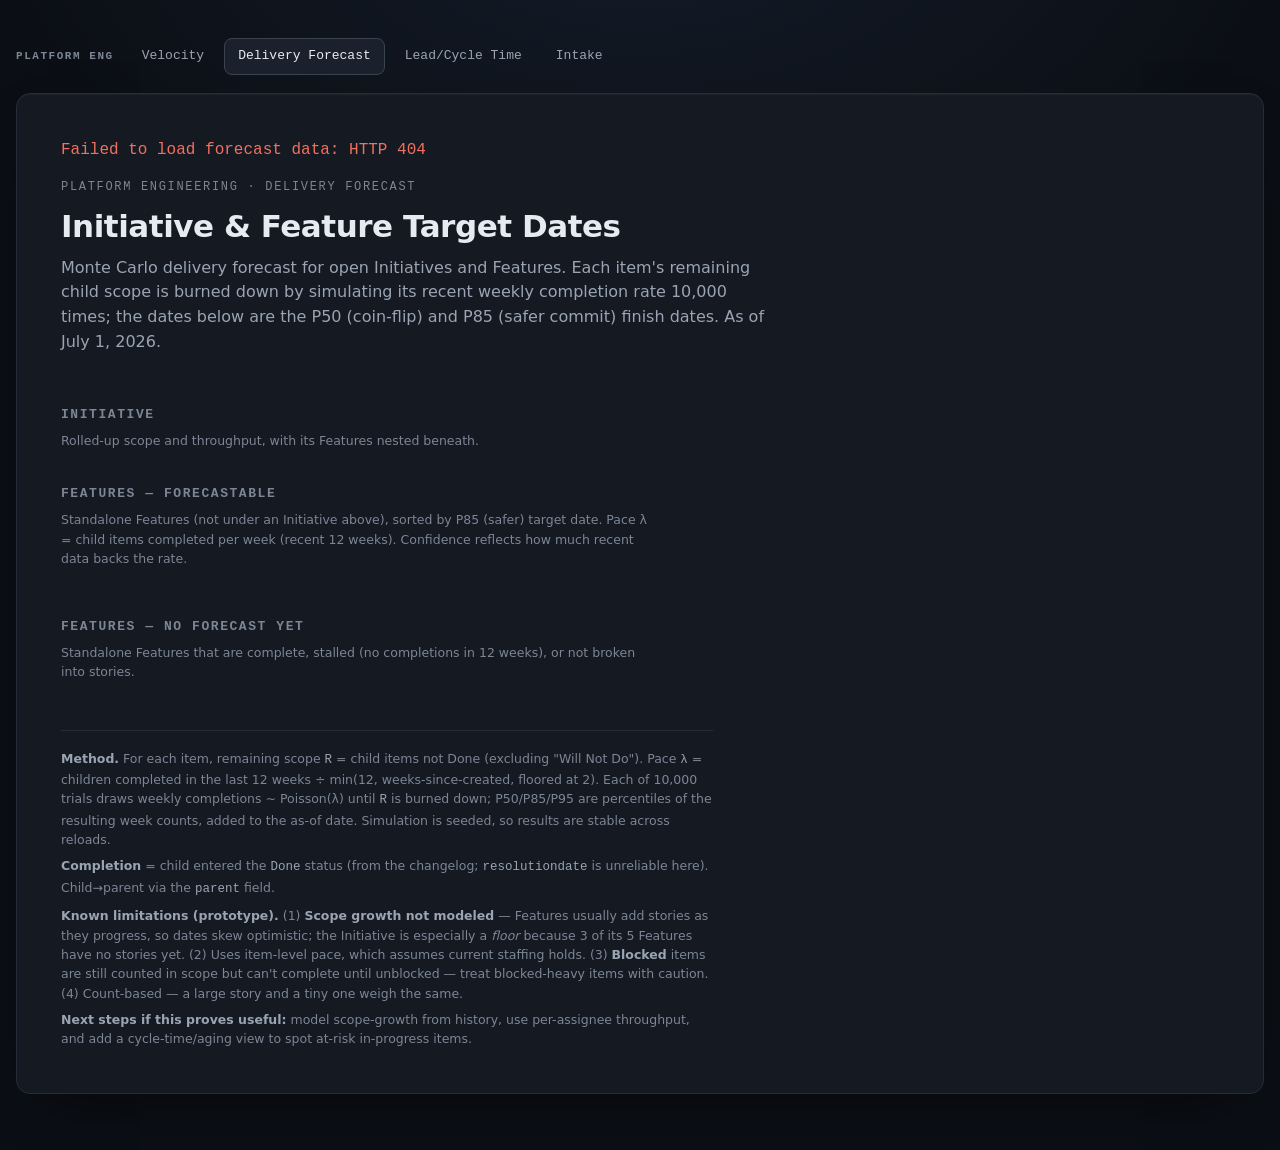
==== darkstar/dashboards/delivery-forecast.html @ e7e30f8f "feat: add darkstar v2 PE Jira dashboards (FastAPI + DuckDB + GitLab SME enrichment) Self-contained F" ====
<!doctype html>
<html lang="en">
<head>
<meta charset="utf-8">
<meta name="viewport" content="width=device-width, initial-scale=1">
<title>Platform Engineering — Delivery Forecast</title>
<style>
  :root{
    --bg:#0b0e14; --panel:#1a212c; --card:#141922; --ink:#e7eaf0; --ink2:#9aa4b3; --muted:#7c8695;
    --line:#252d3a; --line2:#39434f; --grid:rgba(255,255,255,.055);
    --blue:#5b9dff; --good:#41c98a; --warn:#e8c24a; --bad:#f2705f; --hold:#c084ef;
    --sans: system-ui,-apple-system,"Segoe UI",Roboto,Helvetica,Arial,sans-serif;
    --mono: ui-monospace,"SF Mono",Menlo,Consolas,"Liberation Mono",monospace;
  }
  *{box-sizing:border-box}
  html,body{margin:0}
  body{
    background:radial-gradient(1100px 620px at 50% -8%, #141c29 0%, var(--bg) 62%);
    color:var(--ink); font-family:var(--sans); line-height:1.55;
    -webkit-font-smoothing:antialiased; padding:clamp(16px,3vw,40px) 16px 56px; min-height:100vh;
  }
  /* nav (shared across pages) */
  .nav{max-width:none; margin:0 auto 18px; display:flex; gap:6px; align-items:center; flex-wrap:wrap}
  .nav .brand{font-family:var(--mono); font-weight:700; color:var(--muted); text-transform:uppercase; letter-spacing:.14em; font-size:11px; margin-right:8px}
  .nav a{font-family:var(--mono); font-size:13px; color:var(--ink2); text-decoration:none; padding:7px 13px; border-radius:8px; border:1px solid transparent}
  .nav a:hover{color:var(--ink); border-color:var(--line2)}
  .nav a.active{color:var(--ink); background:var(--panel); border-color:var(--line2)}

  .card{
    background:var(--card); max-width:none; margin:0 auto; border:1px solid var(--line);
    border-radius:14px; box-shadow:0 1px 0 rgba(255,255,255,.04) inset,0 24px 60px -32px rgba(0,0,0,.75);
    padding:clamp(22px,4vw,44px);
  }
  .eyebrow{font-family:var(--mono); font-size:12px; letter-spacing:.14em; text-transform:uppercase; color:var(--muted); margin:0 0 12px}
  h1{font-size:clamp(24px,3.4vw,31px); line-height:1.12; font-weight:640; letter-spacing:-.015em; margin:0 0 12px; text-wrap:balance}
  .dek{color:var(--ink2); font-size:16px; margin:0 0 4px; max-width:70ch}
  .summary{margin-top:16px; display:flex; flex-wrap:wrap; gap:10px}
  .stat{border:1px solid var(--line); border-radius:10px; padding:10px 14px; background:var(--panel)}
  .stat b{font-family:var(--mono); font-size:20px; font-weight:600; display:block}
  .stat span{font-size:12px; color:var(--muted)}

  h2{font-size:13px; font-family:var(--mono); text-transform:uppercase; letter-spacing:.12em; color:var(--muted); font-weight:600; margin:34px 0 6px}
  .h2sub{color:var(--muted); font-size:12.5px; margin:0 0 14px; max-width:74ch}

  /* initiative card */
  .init{border:1px solid var(--line2); border-radius:12px; padding:20px; background:linear-gradient(180deg, rgba(91,157,255,.06), transparent 60%)}
  .init .top{display:flex; flex-wrap:wrap; align-items:baseline; gap:8px 12px}
  .init .name{font-size:18px; font-weight:640}
  .k{font-family:var(--mono); font-size:12.5px; color:var(--muted); text-decoration:none}
  .k:hover{color:var(--ink)}
  .init .grid{display:grid; grid-template-columns:repeat(auto-fit,minmax(150px,1fr)); gap:14px; margin-top:16px}
  .metric .lbl{font-size:11px; font-family:var(--mono); text-transform:uppercase; letter-spacing:.08em; color:var(--muted)}
  .metric .v{font-family:var(--mono); font-size:22px; font-weight:600; margin-top:2px}
  .metric .v small{font-size:13px; color:var(--muted); font-weight:400}
  .caveat{margin-top:16px; font-size:13px; color:var(--warn); background:rgba(232,194,74,.08); border:1px solid rgba(232,194,74,.25); border-radius:9px; padding:10px 13px}
  .cardlist{display:flex; flex-direction:column; gap:14px}
  .init .top .conf{margin-left:auto}
  .rnote{margin-top:14px; font-size:13px; border-radius:9px; padding:9px 12px; border:1px solid}
  .rnote.done{color:var(--good); background:rgba(65,201,138,.08); border-color:rgba(65,201,138,.28)}
  .rnote.stall{color:var(--bad); background:rgba(242,112,95,.08); border-color:rgba(242,112,95,.28)}
  .rnote.unbroken{color:var(--muted); background:rgba(124,134,149,.06); border-color:var(--line2)}
  .children-lbl{background:none; border:0; cursor:pointer; font-family:var(--mono); font-size:11px; text-transform:uppercase; letter-spacing:.08em; color:var(--muted); margin:16px 0 8px 22px; padding:4px 0; display:inline-flex; align-items:center; gap:7px}
  .children-lbl:hover{color:var(--ink)}
  .children-lbl .caret{display:inline-block; width:9px; text-align:center}
  .children{margin:0 0 4px 22px; padding-left:18px; border-left:2px solid var(--line2); display:flex; flex-direction:column; gap:12px}
  .children.collapsed{display:none}
  .stories-lbl{background:none; border:0; cursor:pointer; font-family:var(--mono); font-size:11px; letter-spacing:.04em; color:var(--muted); margin:12px 0 2px; padding:4px 0; display:inline-flex; align-items:center; gap:7px}
  .stories-lbl:hover{color:var(--ink)}
  .stories{margin-top:4px; border-top:1px solid var(--line)}
  .stories.collapsed{display:none}
  .stbl-wrap{overflow-x:auto; margin-top:6px}
  .stbl{border-collapse:collapse; width:100%; font-size:12.5px; min-width:660px}
  .stbl th,.stbl td{text-align:left; padding:6px 10px; border-bottom:1px solid var(--line); white-space:nowrap; vertical-align:middle; font-variant-numeric:tabular-nums}
  .stbl tr:last-child td{border-bottom:0}
  .stbl thead th{font-family:var(--mono); font-size:10.5px; text-transform:uppercase; letter-spacing:.05em; color:var(--muted); font-weight:600; border-bottom:1px solid var(--line2)}
  .stbl .keycell{display:inline-flex; align-items:center; gap:8px}
  .stbl .c-sum{white-space:normal; color:var(--ink2); min-width:220px; max-width:460px}
  .sdot{width:8px; height:8px; border-radius:50%; flex:0 0 auto; display:inline-block}
  .skey{font-family:var(--mono); font-size:11.5px; color:var(--muted); text-decoration:none}
  .skey:hover{color:var(--ink)}
  .nodata{color:var(--muted); opacity:.55; font-style:italic}
  .delta{padding:1px 8px; border-radius:999px; font-weight:600}
  .delta.late{color:var(--bad); border:1px solid rgba(242,112,95,.4)}
  .delta.early{color:var(--good); border:1px solid rgba(65,201,138,.4)}
  .delta.ontime{color:var(--muted); border:1px solid var(--line2)}
  .age-warn{color:var(--warn)} .age-bad{color:var(--bad)}

  .tbl-wrap{width:100%; overflow-x:auto}
  table{border-collapse:collapse; width:100%; font-size:13.5px; min-width:720px}
  caption{caption-side:bottom; text-align:left; color:var(--muted); font-size:12px; margin-top:10px; font-family:var(--mono)}
  th,td{padding:9px 11px; text-align:right; font-variant-numeric:tabular-nums; vertical-align:middle}
  th:first-child,td:first-child{text-align:left}
  thead th{font-family:var(--mono); font-size:11px; letter-spacing:.04em; text-transform:uppercase; color:var(--muted); font-weight:600; border-bottom:1px solid var(--line2)}
  tbody td{border-bottom:1px solid var(--line)}
  .feat{display:flex; flex-direction:column; gap:2px}
  .feat .fn{font-weight:560; color:var(--ink)}
  .feat .fk{font-family:var(--mono); font-size:11.5px; color:var(--muted)}
  .num{font-family:var(--mono)}
  .date{font-family:var(--mono); font-weight:600}
  .p85{color:var(--ink)} .p50{color:var(--ink2)}
  /* progress bar */
  .bar{position:relative; width:96px; height:8px; border-radius:5px; background:var(--line2); overflow:hidden; display:inline-block; vertical-align:middle}
  .bar > i{position:absolute; left:0; top:0; bottom:0; background:var(--good); border-radius:5px}
  .barlbl{font-family:var(--mono); font-size:11px; color:var(--muted); margin-left:7px}
  /* status chips */
  .chips{display:inline-flex; gap:4px; flex-wrap:wrap; justify-content:flex-end}
  .chip{font-family:var(--mono); font-size:11px; padding:2px 7px; border-radius:999px; border:1px solid var(--line2); color:var(--ink2)}
  .chip.todo{border-color:rgba(124,134,149,.5)}
  .chip.prog{border-color:rgba(91,157,255,.5); color:#a9c8ff}
  .chip.blk{border-color:rgba(242,112,95,.55); color:#ffab9e}
  .chip.hold{border-color:rgba(192,132,239,.5); color:#dcbcf5}
  .conf{font-family:var(--mono); font-size:10.5px; text-transform:uppercase; letter-spacing:.05em; padding:2px 7px; border-radius:999px}
  .conf.higher{color:var(--good); border:1px solid rgba(65,201,138,.4)}
  .conf.medium{color:var(--warn); border:1px solid rgba(232,194,74,.4)}
  .conf.low{color:var(--muted); border:1px solid var(--line2)}
  .reason{color:var(--muted)}
  .tag{font-family:var(--mono); font-size:11px; padding:2px 8px; border-radius:999px; border:1px solid var(--line2); color:var(--ink2)}
  .tag.done{color:var(--good); border-color:rgba(65,201,138,.4)}
  .tag.stall{color:var(--bad); border-color:rgba(242,112,95,.4)}
  .tag.unbroken{color:var(--muted)}

  .foot{margin-top:34px; padding-top:18px; border-top:1px solid var(--line); font-size:12.5px; color:var(--muted); display:grid; gap:7px; max-width:82ch}
  .foot b{color:var(--ink2); font-weight:600}
  .foot code{font-family:var(--mono); color:var(--ink2)}
</style>
</head>
<body>
<nav class="nav">
  <span class="brand">Platform Eng</span>
  <a href="velocity">Velocity</a>
  <a href="delivery-forecast" class="active">Delivery Forecast</a>
  <a href="lead-time">Lead/Cycle Time</a>
  <a href="intake">Intake</a>
</nav>

<main class="card">
  <p class="eyebrow">Platform Engineering · Delivery Forecast</p>
  <h1>Initiative &amp; Feature Target Dates</h1>
  <p class="dek">Monte Carlo delivery forecast for open Initiatives and Features. Each item's remaining child scope is burned down by simulating its recent weekly completion rate 10,000 times; the dates below are the P50 (coin-flip) and P85 (safer commit) finish dates. As of July 1, 2026.</p>
  <div class="summary" id="summary"></div>

  <h2>Initiative</h2>
  <p class="h2sub">Rolled-up scope and throughput, with its Features nested beneath.</p>
  <div id="initiatives"></div>

  <h2>Features — forecastable</h2>
  <p class="h2sub">Standalone Features (not under an Initiative above), sorted by P85 (safer) target date. Pace λ = child items completed per week (recent 12 weeks). Confidence reflects how much recent data backs the rate.</p>
  <div id="featList" class="cardlist"></div>

  <h2>Features — no forecast yet</h2>
  <p class="h2sub">Standalone Features that are complete, stalled (no completions in 12 weeks), or not broken into stories.</p>
  <div id="noFcList" class="cardlist"></div>

  <div class="foot">
    <div><b>Method.</b> For each item, remaining scope <code>R</code> = child items not Done (excluding "Will Not Do"). Pace <code>λ</code> = children completed in the last 12 weeks ÷ min(12, weeks-since-created, floored at 2). Each of 10,000 trials draws weekly completions ~ Poisson(λ) until <code>R</code> is burned down; P50/P85/P95 are percentiles of the resulting week counts, added to the as-of date. Simulation is seeded, so results are stable across reloads.</div>
    <div><b>Completion</b> = child entered the <code>Done</code> status (from the changelog; <code>resolutiondate</code> is unreliable here). Child→parent via the <code>parent</code> field.</div>
    <div><b>Known limitations (prototype).</b> (1) <b>Scope growth not modeled</b> — Features usually add stories as they progress, so dates skew optimistic; the Initiative is especially a <i>floor</i> because 3 of its 5 Features have no stories yet. (2) Uses item-level pace, which assumes current staffing holds. (3) <b>Blocked</b> items are still counted in scope but can't complete until unblocked — treat blocked-heavy items with caution. (4) Count-based — a large story and a tiny one weigh the same.</div>
    <div><b>Next steps if this proves useful:</b> model scope-growth from history, use per-assignee throughput, and add a cycle-time/aging view to spot at-risk in-progress items.</div>
  </div>
</main>

<script>
const ASOF = new Date();
const WINDOW = 12, TRIALS = 10000, CAPWEEKS = 260;

/* type: 'initiative' | 'feature'; done/remaining exclude "Will Not Do"; recent = children Done in last 12 wks */
let ITEMS = [];
const BASE = "https://entercomdigitalservices.atlassian.net/browse/";

/* ---------- Monte Carlo ---------- */
function mulberry32(a){return function(){a|=0;a=a+0x6D2B79F5|0;let t=Math.imul(a^a>>>15,1|a);t=t+Math.imul(t^t>>>7,61|t)^t;return((t^t>>>14)>>>0)/4294967296;};}
function poisson(l,rng){ if(l<=0) return 0; const L=Math.exp(-l); let k=0,p=1; do{k++;p*=rng();}while(p>L); return k-1; }
function ageWeeks(iso){ return Math.max(0,(ASOF-new Date(iso))/(7*864e5)); }
function lambdaOf(it){ const eff=Math.min(WINDOW, Math.max(2, ageWeeks(it.created))); return it.recent/eff; }
function scope(it){ return it.done+it.remaining; }
function classify(it){
  if(it.unbroken || scope(it)===0) return "unbroken";
  if(it.remaining===0) return "complete";
  if(it.recent===0) return "stalled";
  return "forecast";
}
function simulate(R, lam){
  const rng=mulberry32(0x9E3779B9); const weeks=new Array(TRIALS);
  for(let i=0;i<TRIALS;i++){ let rem=R,w=0; while(rem>0 && w<CAPWEEKS){ rem-=poisson(lam,rng); w++; } weeks[i]=w; }
  weeks.sort((a,b)=>a-b);
  const q=p=>weeks[Math.min(TRIALS-1,Math.floor(p*TRIALS))];
  return {p50:q(.5), p85:q(.85), p95:q(.95)};
}
function addWeeks(w){ const d=new Date(ASOF); d.setDate(d.getDate()+Math.round(w*7)); return d; }
function fmtDate(d){ return d.toLocaleDateString('en-US',{month:'short',day:'numeric',year:'numeric'}); }
function confOf(it){ const a=ageWeeks(it.created); if(it.recent>=8 && a>=4) return "higher"; if(it.recent>=4) return "medium"; return "low"; }
function esc(s){ return String(s).replace(/[&<>]/g,c=>({"&":"&amp;","<":"&lt;",">":"&gt;"}[c])); }

function progressBar(it){ const sc=scope(it), pct= sc? Math.round(it.done/sc*100):0;
  return `<span class="bar"><i style="width:${pct}%"></i></span><span class="barlbl">${it.done}/${sc}</span>`; }
function chips(it){ let h='<span class="chips">';
  if(it.todo) h+=`<span class="chip todo">${it.todo} To Do</span>`;
  if(it.prog) h+=`<span class="chip prog">${it.prog} In Prog</span>`;
  if(it.blk)  h+=`<span class="chip blk">${it.blk} Blocked</span>`;
  if(it.hold) h+=`<span class="chip hold">${it.hold} On Hold</span>`;
  return h+'</span>'; }

/* ---------- render ---------- */
function renderSummary(){
  const feats=ITEMS.filter(i=>i.type==="feature");
  const fc=feats.filter(i=>classify(i)==="forecast").length;
  const el=document.getElementById("summary");
  el.innerHTML =
    `<div class="stat"><b>1</b><span>open Initiative</span></div>`+
    `<div class="stat"><b>${feats.filter(i=>i.status!=="Done").length}</b><span>open Features</span></div>`+
    `<div class="stat"><b>${fc}</b><span>forecastable now</span></div>`+
    `<div class="stat"><b>${feats.filter(i=>classify(i)==="unbroken").length}</b><span>not broken down</span></div>`+
    `<div class="stat"><b>${feats.filter(i=>classify(i)==="stalled").length}</b><span>stalled (0 in 12 wk)</span></div>`;
}
let INIT_KEYS = new Set();
/* which Feature rolls up to which Initiative/Legend (child Feature key -> parent key) */
let ROLLUP = {};
let CHILDREN = {};
let CYCLE = {};
function parentOf(it){ return ROLLUP[it.key] || null; }
function isNested(it){ const p=parentOf(it); return !!(p && INIT_KEYS.has(p)); }
function simOf(it){ if(!it._sim) it._sim=simulate(it.remaining, lambdaOf(it)); return it._sim; }
function featRank(it){ return classify(it)==="forecast"?0:1; }
function featCompare(a,b){ const r=featRank(a)-featRank(b); if(r) return r;
  if(featRank(a)===0) return simOf(a).p85-simOf(b).p85;
  const o={complete:0,stalled:1,unbroken:2}; return o[classify(a)]-o[classify(b)]; }
const NODATA = `<span class="nodata">No Data</span>`;
function storyRow(s){
  const dot = s.c==="done" ? "var(--good)" : (s.st==="Blocked" ? "var(--bad)" : (s.st==="On Hold" ? "var(--hold)" : (s.c==="indeterminate" ? "var(--blue)" : "var(--muted)")));
  const assignee = s.a ? esc(s.a) : NODATA;
  const target = s.te ? fmtDate(new Date(s.te+"T00:00:00")) : NODATA;
  let age = NODATA;
  if(s.c==="done"){
    const cd=(typeof CYCLE!=="undefined" && CYCLE[s.k]!=null)?CYCLE[s.k]:null;
    if(cd!=null){ const cls=cd>=60?"age-bad":(cd>=30?"age-warn":""); age=`<span class="${cls}">${cd}d</span>`; }
  } else if(s.c==="indeterminate" && s.scd){
    const d=Math.round((ASOF-new Date(s.scd+"T00:00:00"))/864e5);
    const cls=d>=60?"age-bad":(d>=30?"age-warn":"");
    age=`<span class="${cls}">${d}d</span>`;
  }
  let delta = NODATA;
  if(s.c==="done" && s.te && s.scd){
    const diff=Math.round((new Date(s.scd+"T00:00:00")-new Date(s.te+"T00:00:00"))/864e5);
    delta = diff>0 ? `<span class="delta late">${diff}d late</span>`
          : diff<0 ? `<span class="delta early">${-diff}d early</span>`
          : `<span class="delta ontime">on time</span>`;
  }
  return `<tr><td><span class="keycell"><span class="sdot" style="background:${dot}"></span><a class="skey" href="${BASE}${s.k}" target="_blank" rel="noopener">${s.k}</a></span></td><td class="c-sum">${esc(s.s)}</td><td>${esc(s.st)}</td><td>${assignee}</td><td>${target}</td><td>${age}</td><td>${delta}</td></tr>`;
}
function storiesHTML(it){
  const kids=(typeof CHILDREN!=="undefined" && CHILDREN[it.key]) ? CHILDREN[it.key] : [];
  if(!kids.length) return '';
  const head=`<thead><tr><th>Story</th><th>Summary</th><th>Status</th><th>Assignee</th><th>Target end</th><th>In progress (days)</th><th>Δ vs target</th></tr></thead>`;
  const body=`<tbody>${kids.map(storyRow).join('')}</tbody>`;
  return `<button class="stories-lbl" type="button" aria-expanded="false"><span class="caret">▸</span>${kids.length} child ${kids.length===1?"story":"stories"}</button><div class="stories collapsed"><div class="stbl-wrap"><table class="stbl">${head}${body}</table></div></div>`;
}
function featureCardHTML(it){
  const cls=classify(it), sc=scope(it), pct= sc?Math.round(it.done/sc*100):0;
  let h=`<div class="top"><span class="name">${esc(it.name)}</span><a class="k" href="${BASE}${it.key}" target="_blank" rel="noopener">${it.key}</a><span class="tag">${esc(it.status)}</span>`;
  if(cls==="forecast") h+=`<span class="conf ${confOf(it)}">${confOf(it)} confidence</span>`;
  h+=`</div>`;
  if(cls==="forecast"){ const lam=lambdaOf(it), sim=simOf(it);
    h+=`<div class="grid">
        <div class="metric"><div class="lbl">Progress</div><div class="v">${pct}% <small>${it.done}/${sc}</small></div></div>
        <div class="metric"><div class="lbl">Remaining</div><div class="v">${it.remaining}</div></div>
        <div class="metric"><div class="lbl">Pace λ</div><div class="v">${lam.toFixed(1)}<small>/wk</small></div></div>
        <div class="metric"><div class="lbl">P50 target</div><div class="v" style="color:var(--ink2)">${fmtDate(addWeeks(sim.p50))}</div></div>
        <div class="metric"><div class="lbl">P85 target</div><div class="v" style="color:var(--blue)">${fmtDate(addWeeks(sim.p85))}</div></div>
      </div><div style="margin-top:12px">${chips(it)}</div>`;
  } else { const rn={complete:["done", it.status==="Done" ? "Feature delivered — all "+scope(it)+" child items Done" : "Scope complete — awaiting release / close"],stalled:["stall","Stalled — no completions in the last 12 weeks"],unbroken:["unbroken","Not broken into stories yet — no scope to forecast"]}[cls];
    h+=`<div class="grid">
        <div class="metric"><div class="lbl">Progress</div><div class="v">${sc? pct+'%' : '—'} ${sc?`<small>${it.done}/${sc}</small>`:''}</div></div>
        <div class="metric"><div class="lbl">Remaining</div><div class="v">${it.remaining||'—'}</div></div>
      </div>${it.remaining? '<div style="margin-top:12px">'+chips(it)+'</div>':''}<div class="rnote ${rn[0]}">${rn[1]}</div>`;
  }
  return `<div class="init">${h}${storiesHTML(it)}</div>`;
}
function renderInitiatives(){
  document.getElementById("initiatives").innerHTML = ITEMS.filter(i=>i.type==="initiative").map(it=>{
    const lam=lambdaOf(it), sim=simOf(it), sc=scope(it), pct=Math.round(it.done/sc*100);
    const card=`<div class="init">
      <div class="top"><span class="name">${esc(it.name)}</span><a class="k" href="${BASE}${it.key}" target="_blank" rel="noopener">${it.key}</a><span class="tag">${esc(it.status)}</span></div>
      <div class="grid">
        <div class="metric"><div class="lbl">Progress</div><div class="v">${pct}% <small>${it.done}/${sc}</small></div></div>
        <div class="metric"><div class="lbl">Remaining</div><div class="v">${it.remaining}</div></div>
        <div class="metric"><div class="lbl">Pace λ</div><div class="v">${lam.toFixed(1)}<small>/wk</small></div></div>
        <div class="metric"><div class="lbl">P50 target</div><div class="v" style="color:var(--ink2)">${fmtDate(addWeeks(sim.p50))}</div></div>
        <div class="metric"><div class="lbl">P85 target</div><div class="v" style="color:var(--blue)">${fmtDate(addWeeks(sim.p85))}</div></div>
      </div>
      <div style="margin-top:12px">${chips(it)}</div>
      <div class="caveat">⚠ ${esc(it.note)}</div>
    </div>`;
    const kids=ITEMS.filter(f=>f.type==="feature" && parentOf(f)===it.key).sort(featCompare);
    const kidsHTML = kids.length ? `<button class="children-lbl" type="button" aria-expanded="true"><span class="caret">▾</span>${kids.length} Features under this Initiative — click to collapse</button><div class="children">${kids.map(featureCardHTML).join('')}</div>` : '';
    return card+kidsHTML;
  }).join('');
}
function renderFeatures(){
  const rows = ITEMS.filter(i=>i.type==="feature" && !isNested(i) && classify(i)==="forecast").sort((a,b)=>simOf(a).p85-simOf(b).p85);
  document.getElementById("featList").innerHTML = rows.map(featureCardHTML).join('');
}
function renderNoForecast(){
  const o={complete:0,stalled:1,unbroken:2};
  const rows = ITEMS.filter(i=>i.type==="feature" && !isNested(i) && classify(i)!=="forecast").sort((a,b)=>o[classify(a)]-o[classify(b)]);
  document.getElementById("noFcList").innerHTML = rows.map(featureCardHTML).join('');
}
async function init(){
  try{
    const res = await fetch("api/delivery-forecast");
    if(!res.ok) throw new Error("HTTP "+res.status);
    const data = await res.json();
    ITEMS = data.items; ROLLUP = data.rollup; CHILDREN = data.children; CYCLE = data.cycle;
    INIT_KEYS = new Set(ITEMS.filter(i=>i.type==="initiative").map(i=>i.key));
    renderSummary(); renderInitiatives(); renderFeatures(); renderNoForecast();
  }catch(e){
    document.querySelector("main.card").insertAdjacentHTML("afterbegin",
      `<div style="color:#f2705f;font-family:var(--mono);margin-bottom:16px">Failed to load forecast data: ${esc(e.message)}</div>`);
  }
}
init();
document.addEventListener("click", e=>{
  const b=e.target.closest(".children-lbl, .stories-lbl"); if(!b) return;
  const collapsed=b.nextElementSibling.classList.toggle("collapsed");
  b.querySelector(".caret").textContent = collapsed ? "▸" : "▾";
  b.setAttribute("aria-expanded", String(!collapsed));
});
</script>
</body>
</html>
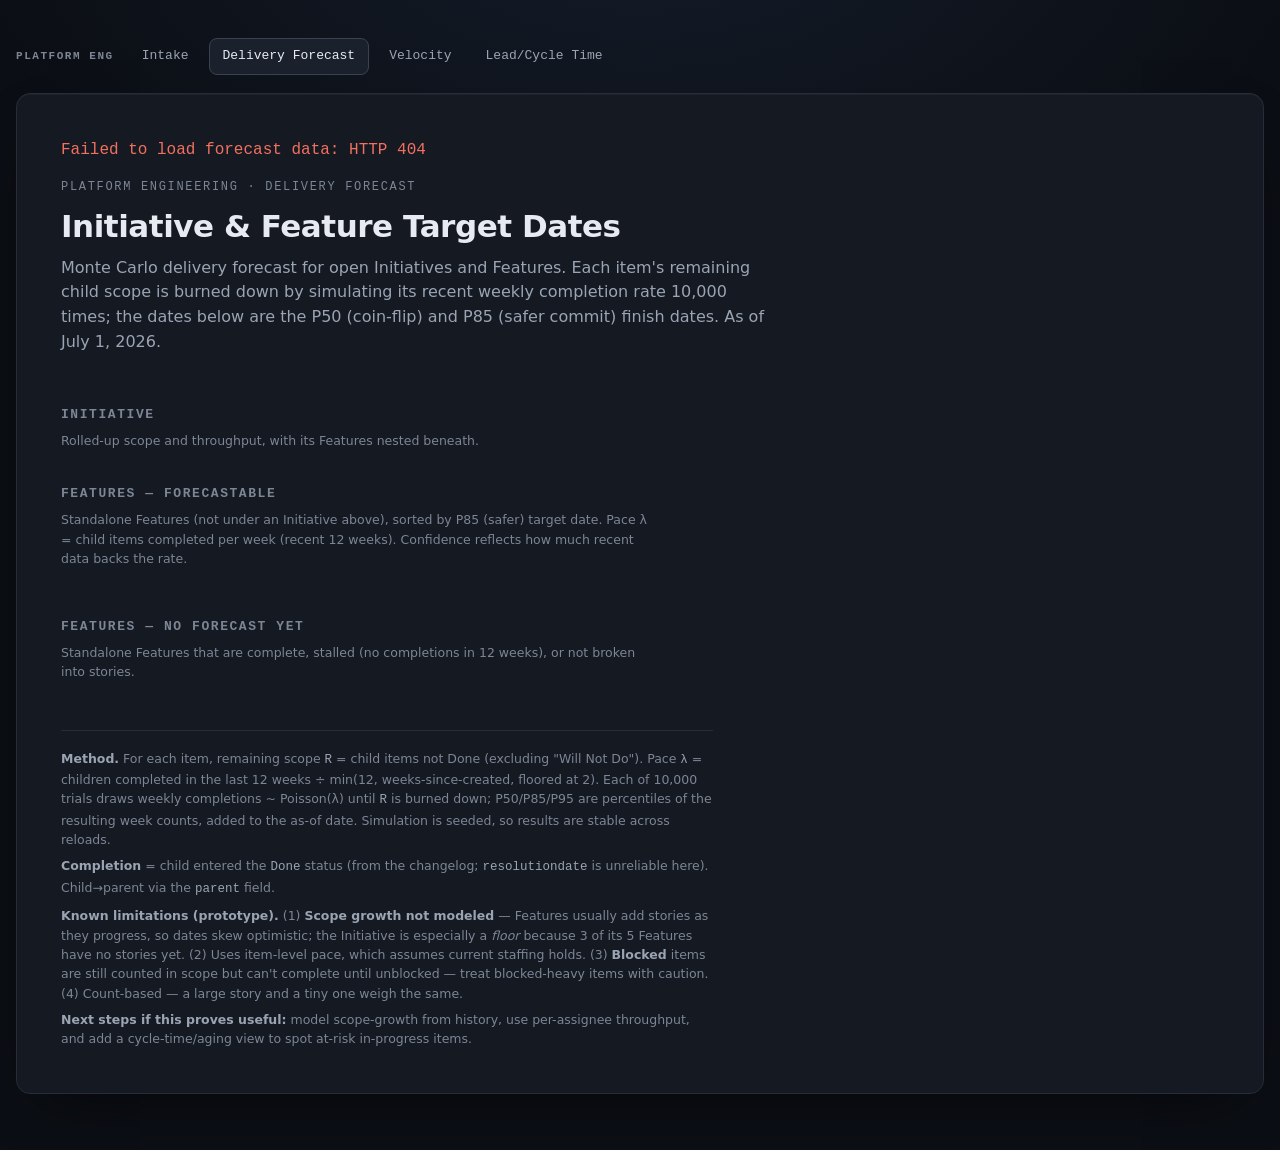
==== commit 950590cd: "feat(darkstar): current-month velocity forecast + dashboard nav/default route Forecast (velocity pag" ====
--- a/darkstar/dashboards/delivery-forecast.html
+++ b/darkstar/dashboards/delivery-forecast.html
@@ -127,10 +127,10 @@
 <body>
 <nav class="nav">
   <span class="brand">Platform Eng</span>
+  <a href="intake">Intake</a>
+  <a href="delivery-forecast" class="active">Delivery Forecast</a>
   <a href="velocity">Velocity</a>
-  <a href="delivery-forecast" class="active">Delivery Forecast</a>
   <a href="lead-time">Lead/Cycle Time</a>
-  <a href="intake">Intake</a>
 </nav>
 
 <main class="card">
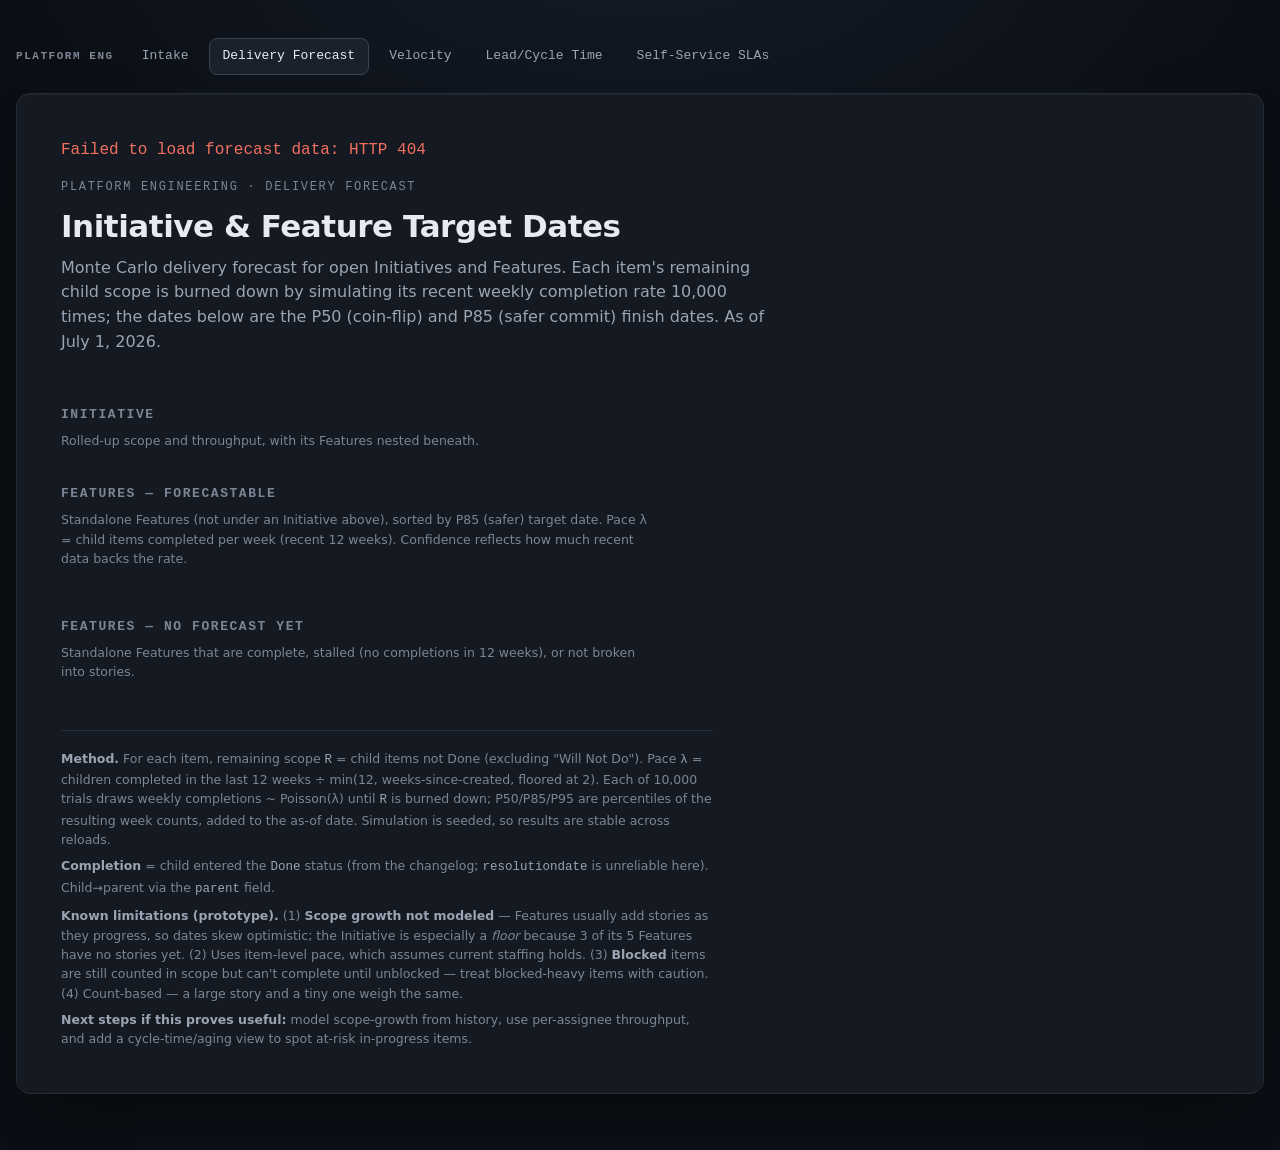
==== commit a6e24fe1: "feat(darkstar): cross-link SLA dashboard in nav + smoke test (DEVOPS-9580) Co-Authored-By: Claude Op" ====
--- a/darkstar/dashboards/delivery-forecast.html
+++ b/darkstar/dashboards/delivery-forecast.html
@@ -131,6 +131,7 @@
   <a href="delivery-forecast" class="active">Delivery Forecast</a>
   <a href="velocity">Velocity</a>
   <a href="lead-time">Lead/Cycle Time</a>
+  <a href="slas">Self-Service SLAs</a>
 </nav>
 
 <main class="card">
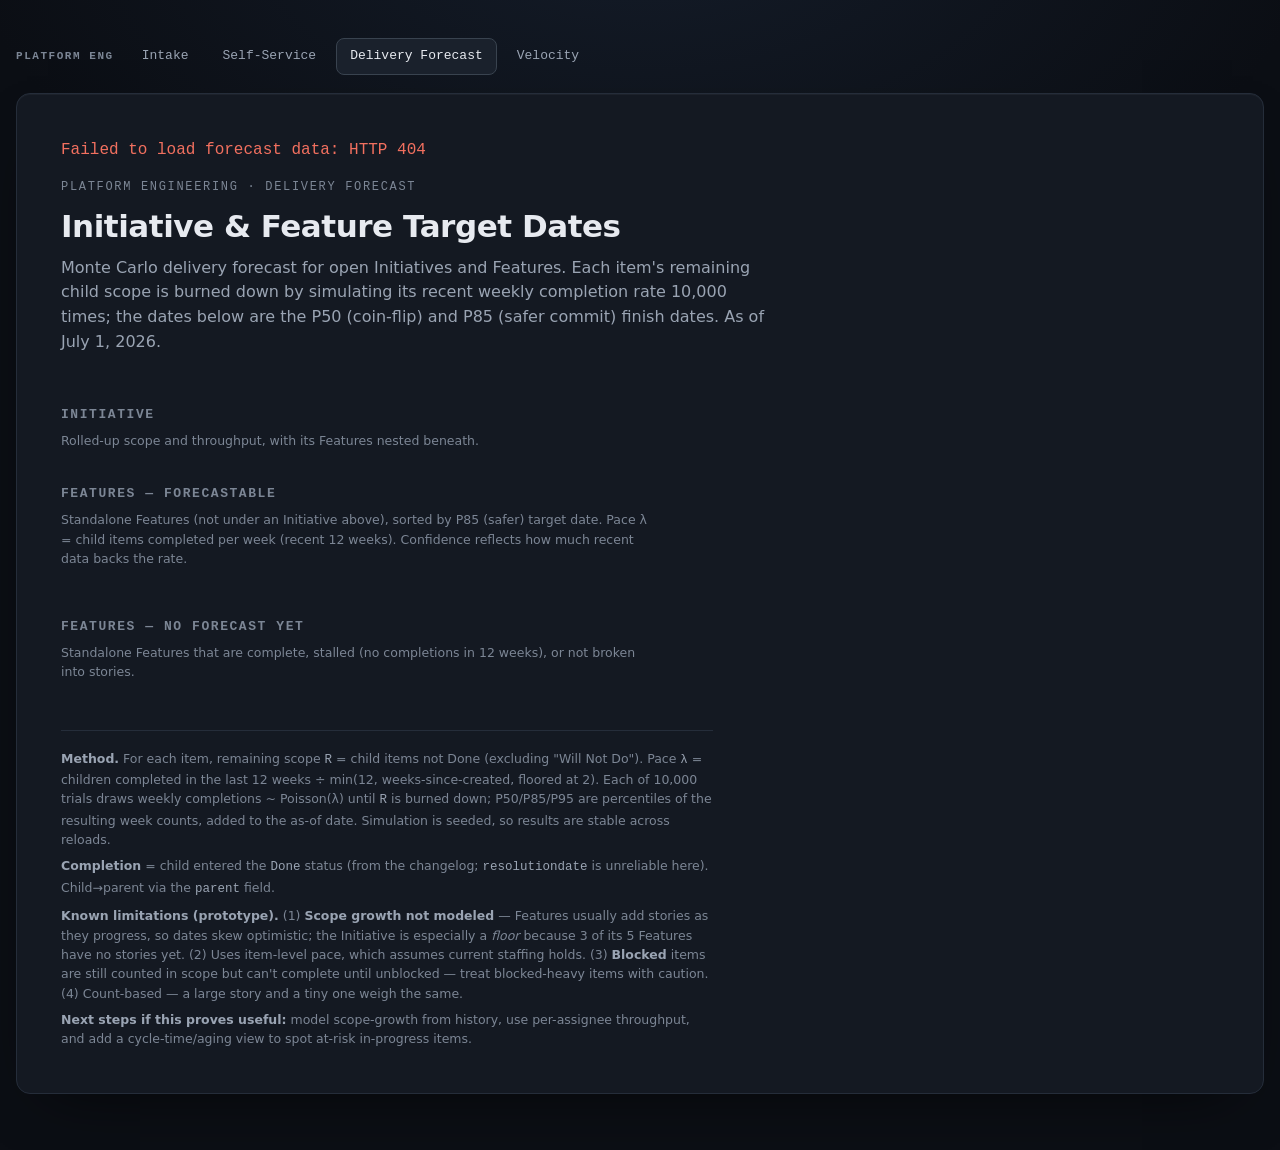
==== commit a5cfde2c: "feat(darkstar): reorder the nav, hide lead/cycle time, drop the SLA table Two requests that landed o" ====
--- a/darkstar/dashboards/delivery-forecast.html
+++ b/darkstar/dashboards/delivery-forecast.html
@@ -128,10 +128,9 @@
 <nav class="nav">
   <span class="brand">Platform Eng</span>
   <a href="intake">Intake</a>
+  <a href="slas">Self-Service</a>
   <a href="delivery-forecast" class="active">Delivery Forecast</a>
   <a href="velocity">Velocity</a>
-  <a href="lead-time">Lead/Cycle Time</a>
-  <a href="slas">Self-Service SLAs</a>
 </nav>
 
 <main class="card">
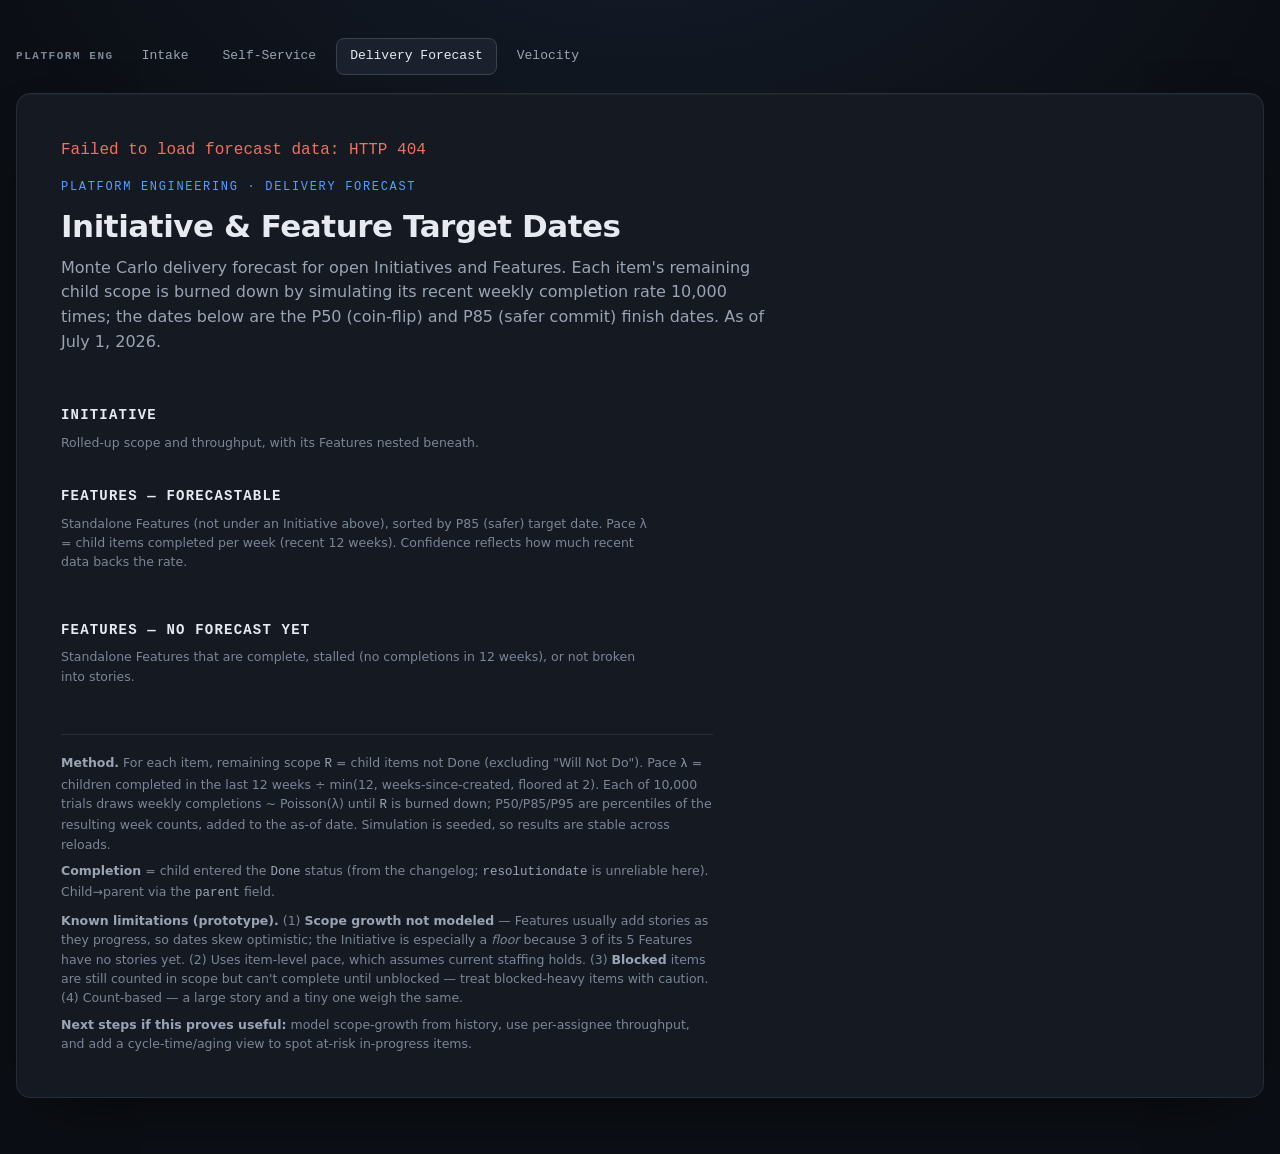
==== commit 0c6a5254: "style(darkstar): give the dashboards a real visual hierarchy The page read flat for reasons that tur" ====
--- a/darkstar/dashboards/delivery-forecast.html
+++ b/darkstar/dashboards/delivery-forecast.html
@@ -9,6 +9,12 @@
     --bg:#0b0e14; --panel:#1a212c; --card:#141922; --ink:#e7eaf0; --ink2:#9aa4b3; --muted:#7c8695;
     --line:#252d3a; --line2:#39434f; --grid:rgba(255,255,255,.055);
     --blue:#5b9dff; --good:#41c98a; --warn:#e8c24a; --bad:#f2705f; --hold:#c084ef;
+    /* Three surfaces, not one: --head reads as raised (a panel's title bar), --well as recessed (the
+       thing holding a number). Everything used to sit on --panel, so a score card had nothing but a
+       1px border separating it from its own container. */
+    --head:#202836; --well:#151b25;
+    /* Same value as --blue, named for the job: where the eye should land first. */
+    --accent:#5b9dff; --accent-soft:rgba(91,157,255,.13);
     --sans: system-ui,-apple-system,"Segoe UI",Roboto,Helvetica,Arial,sans-serif;
     --mono: ui-monospace,"SF Mono",Menlo,Consolas,"Liberation Mono",monospace;
   }
@@ -31,15 +37,16 @@
     border-radius:14px; box-shadow:0 1px 0 rgba(255,255,255,.04) inset,0 24px 60px -32px rgba(0,0,0,.75);
     padding:clamp(22px,4vw,44px);
   }
-  .eyebrow{font-family:var(--mono); font-size:12px; letter-spacing:.14em; text-transform:uppercase; color:var(--muted); margin:0 0 12px}
+  .eyebrow{font-family:var(--mono); font-size:12px; letter-spacing:.14em; text-transform:uppercase; color:var(--accent); margin:0 0 12px}
   h1{font-size:clamp(24px,3.4vw,31px); line-height:1.12; font-weight:640; letter-spacing:-.015em; margin:0 0 12px; text-wrap:balance}
   .dek{color:var(--ink2); font-size:16px; margin:0 0 4px; max-width:70ch}
   .summary{margin-top:16px; display:flex; flex-wrap:wrap; gap:10px}
-  .stat{border:1px solid var(--line); border-radius:10px; padding:10px 14px; background:var(--panel)}
+  .stat{border:1px solid var(--line); border-radius:10px; padding:10px 14px; background:var(--well);
+        box-shadow:inset 0 1px 0 rgba(255,255,255,.025)}
   .stat b{font-family:var(--mono); font-size:20px; font-weight:600; display:block}
   .stat span{font-size:12px; color:var(--muted)}
 
-  h2{font-size:13px; font-family:var(--mono); text-transform:uppercase; letter-spacing:.12em; color:var(--muted); font-weight:600; margin:34px 0 6px}
+  h2{font-size:14px; font-family:var(--mono); text-transform:uppercase; letter-spacing:.085em; color:var(--ink); font-weight:700; margin:34px 0 6px}
   .h2sub{color:var(--muted); font-size:12.5px; margin:0 0 14px; max-width:74ch}
 
   /* initiative card */
@@ -90,7 +97,10 @@
   caption{caption-side:bottom; text-align:left; color:var(--muted); font-size:12px; margin-top:10px; font-family:var(--mono)}
   th,td{padding:9px 11px; text-align:right; font-variant-numeric:tabular-nums; vertical-align:middle}
   th:first-child,td:first-child{text-align:left}
-  thead th{font-family:var(--mono); font-size:11px; letter-spacing:.04em; text-transform:uppercase; color:var(--muted); font-weight:600; border-bottom:1px solid var(--line2)}
+  thead th{font-family:var(--mono); font-size:10.5px; letter-spacing:.1em; text-transform:uppercase;
+        color:var(--ink2); font-weight:600; border-bottom:1px solid var(--line2); padding-bottom:9px}
+  tbody tr{transition:background .12s}
+  tbody tr:hover td{background:rgba(255,255,255,.03)}
   tbody td{border-bottom:1px solid var(--line)}
   .feat{display:flex; flex-direction:column; gap:2px}
   .feat .fn{font-weight:560; color:var(--ink)}
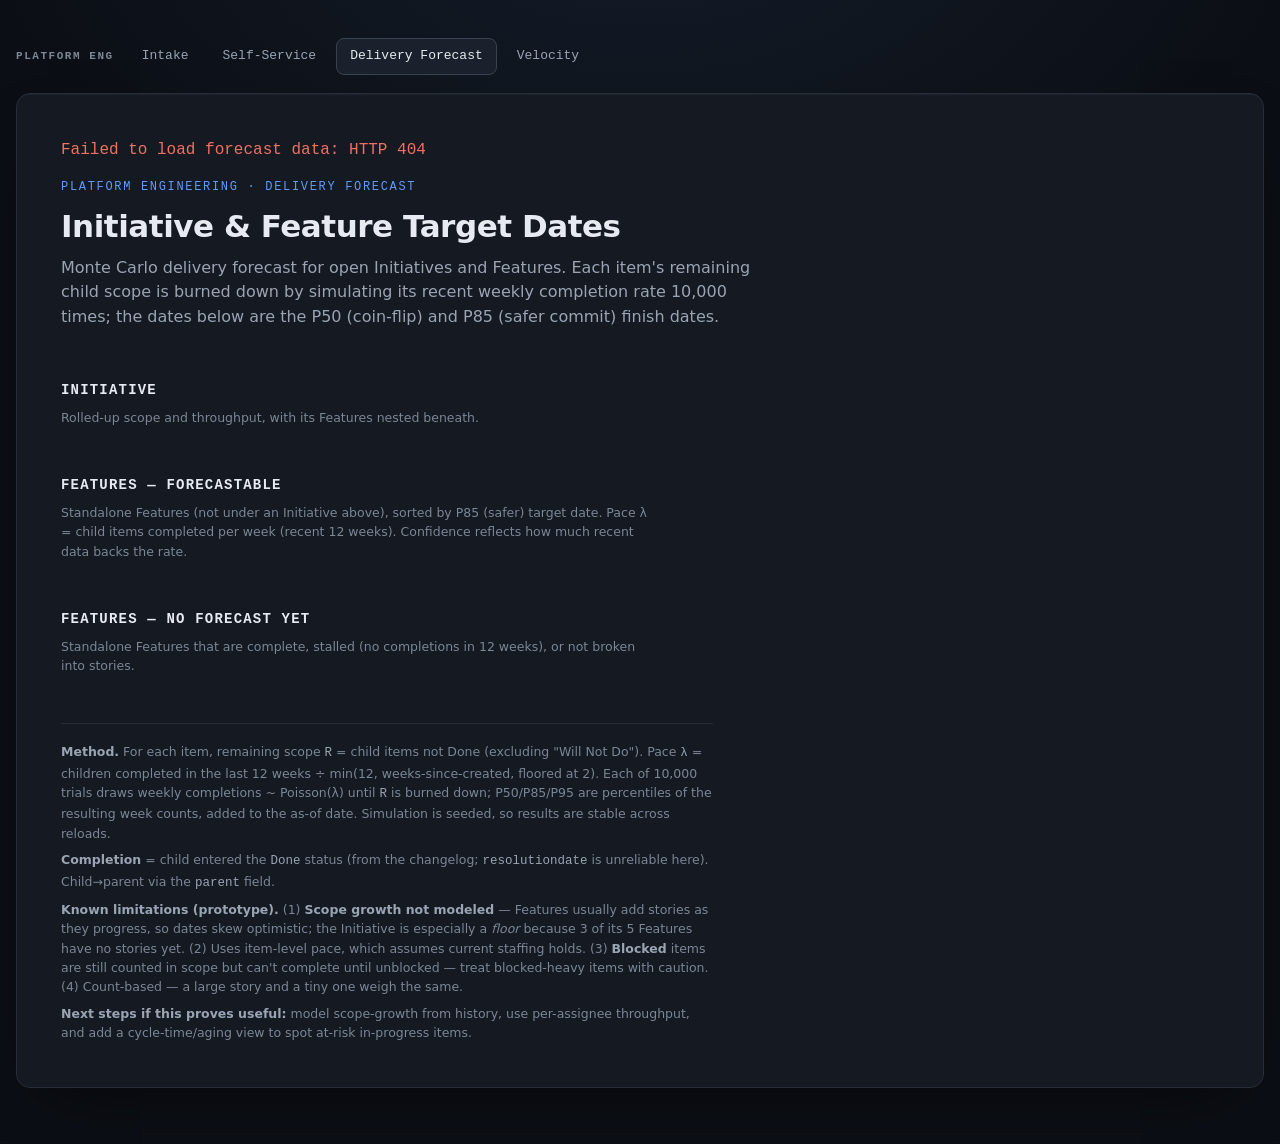
==== commit 4123a291: "feat(darkstar): delivery forecast overlays, size and due date, sortable stories Initiatives and Feat" ====
--- a/darkstar/dashboards/delivery-forecast.html
+++ b/darkstar/dashboards/delivery-forecast.html
@@ -15,6 +15,8 @@
     --head:#202836; --well:#151b25;
     /* Same value as --blue, named for the job: where the eye should land first. */
     --accent:#5b9dff; --accent-soft:rgba(91,157,255,.13);
+    /* A story summary's widest; fitStories sets it on a table too wide for the screen. */
+    --sum-max:none;
     --sans: system-ui,-apple-system,"Segoe UI",Roboto,Helvetica,Arial,sans-serif;
     --mono: ui-monospace,"SF Mono",Menlo,Consolas,"Liberation Mono",monospace;
   }
@@ -50,17 +52,32 @@
   .h2sub{color:var(--muted); font-size:12.5px; margin:0 0 14px; max-width:74ch}
 
   /* initiative card */
-  .init{border:1px solid var(--line2); border-radius:12px; padding:20px; background:linear-gradient(180deg, rgba(91,157,255,.06), transparent 60%)}
+  /* The --card base under the tint is the colour the card already sits on, so at rest nothing
+     changes; it makes the card opaque, so a card floated over the page covers what is beneath it. */
+  .init{border:1px solid var(--line2); border-radius:12px; padding:20px; background:linear-gradient(180deg, rgba(91,157,255,.06), transparent 60%), var(--card); transition:box-shadow .2s}
+  /* A card with Features or stories opens from a click anywhere on it, as it does from its toggle. */
+  .init:has(> .stories-lbl, > .children-lbl):not(.floating){cursor:pointer}
+  .init:has(> .stories-lbl, > .children-lbl):not(.floating):hover{border-color:rgba(91,157,255,.45)}
   .init .top{display:flex; flex-wrap:wrap; align-items:baseline; gap:8px 12px}
   .init .name{font-size:18px; font-weight:640}
   .k{font-family:var(--mono); font-size:12.5px; color:var(--muted); text-decoration:none}
   .k:hover{color:var(--ink)}
-  .init .grid{display:grid; grid-template-columns:repeat(auto-fit,minmax(150px,1fr)); gap:14px; margin-top:16px}
+  /* A figure never wraps: the track floor fits the widest one, a 22px date like "Nov 18, 2026", so a
+     half-width card moves a tile to the next row instead of breaking the date across two lines. */
+  .init .grid{display:grid; grid-template-columns:repeat(auto-fit,minmax(172px,1fr)); gap:14px; margin-top:16px}
   .metric .lbl{font-size:11px; font-family:var(--mono); text-transform:uppercase; letter-spacing:.08em; color:var(--muted)}
-  .metric .v{font-family:var(--mono); font-size:22px; font-weight:600; margin-top:2px}
+  .metric .v{font-family:var(--mono); font-size:22px; font-weight:600; margin-top:2px; white-space:nowrap}
   .metric .v small{font-size:13px; color:var(--muted); font-weight:400}
   .caveat{margin-top:16px; font-size:13px; color:var(--warn); background:rgba(232,194,74,.08); border:1px solid rgba(232,194,74,.25); border-radius:9px; padding:10px 13px}
-  .cardlist{display:flex; flex-direction:column; gap:14px}
+  /* Features sit two to a row. Opening one's child stories floats that card over a dimmed page
+     (width, top and max-height set by the stories toggle) and leaves an outlined slot in its place,
+     so the grid never reflows and nothing below it moves. */
+  .cardlist{display:grid; grid-template-columns:repeat(2,minmax(0,1fr)); gap:14px}
+  @media (max-width:980px){ .cardlist{grid-template-columns:1fr} }
+  .init-slot{border:1px dashed var(--line2); border-radius:12px}
+  .backdrop{position:fixed; inset:0; z-index:50; background:rgba(4,6,10,.66); backdrop-filter:blur(2px)}
+  .init.floating{position:fixed; z-index:51; left:0; right:0; margin:0 auto; overflow:auto; overscroll-behavior:contain; scrollbar-gutter:stable;
+                 box-shadow:0 30px 80px -20px rgba(0,0,0,.9), 0 0 0 1px var(--line2)}
   .init .top .conf{margin-left:auto}
   .rnote{margin-top:14px; font-size:13px; border-radius:9px; padding:9px 12px; border:1px solid}
   .rnote.done{color:var(--good); background:rgba(65,201,138,.08); border-color:rgba(65,201,138,.28)}
@@ -69,7 +86,7 @@
   .children-lbl{background:none; border:0; cursor:pointer; font-family:var(--mono); font-size:11px; text-transform:uppercase; letter-spacing:.08em; color:var(--muted); margin:16px 0 8px 22px; padding:4px 0; display:inline-flex; align-items:center; gap:7px}
   .children-lbl:hover{color:var(--ink)}
   .children-lbl .caret{display:inline-block; width:9px; text-align:center}
-  .children{margin:0 0 4px 22px; padding-left:18px; border-left:2px solid var(--line2); display:flex; flex-direction:column; gap:12px}
+  .children{margin:0 0 4px 22px; padding-left:18px; border-left:2px solid var(--line2)}
   .children.collapsed{display:none}
   .stories-lbl{background:none; border:0; cursor:pointer; font-family:var(--mono); font-size:11px; letter-spacing:.04em; color:var(--muted); margin:12px 0 2px; padding:4px 0; display:inline-flex; align-items:center; gap:7px}
   .stories-lbl:hover{color:var(--ink)}
@@ -80,8 +97,20 @@
   .stbl th,.stbl td{text-align:left; padding:6px 10px; border-bottom:1px solid var(--line); white-space:nowrap; vertical-align:middle; font-variant-numeric:tabular-nums}
   .stbl tr:last-child td{border-bottom:0}
   .stbl thead th{font-family:var(--mono); font-size:10.5px; text-transform:uppercase; letter-spacing:.05em; color:var(--muted); font-weight:600; border-bottom:1px solid var(--line2)}
+  /* A sortable header is a button set in the header's own type. Its arrow's room is kept whether or
+     not the column is sorted, so sorting never widens a column past what fitStories measured. */
+  .stbl th .sort{background:none; border:0; padding:0; cursor:pointer; font:inherit; color:inherit; letter-spacing:inherit; text-transform:inherit; display:inline-flex; align-items:center; gap:4px}
+  .stbl th .sort:hover, .stbl th[aria-sort]{color:var(--ink)}
+  .stbl th .arrow{display:inline-block; width:1em; text-align:center}
+  .stbl th .arrow::after{content:"↕"; opacity:.45}
+  .stbl th[aria-sort="ascending"] .arrow::after{content:"↑"; opacity:1}
+  .stbl th[aria-sort="descending"] .arrow::after{content:"↓"; opacity:1}
   .stbl .keycell{display:inline-flex; align-items:center; gap:8px}
-  .stbl .c-sum{white-space:normal; color:var(--ink2); min-width:220px; max-width:460px}
+  /* No story cell wraps, the summary included: the floating card is sized to the table's full width
+     (fitStories). Only when that is wider than the screen does fitStories set --sum-max, and the
+     summary then ends in an ellipsis with the full text on hover, so every column stays on screen. */
+  .stbl .c-sum{color:var(--ink2)}
+  .stbl .sum{display:inline-block; max-width:var(--sum-max); overflow:hidden; text-overflow:ellipsis; vertical-align:bottom}
   .sdot{width:8px; height:8px; border-radius:50%; flex:0 0 auto; display:inline-block}
   .skey{font-family:var(--mono); font-size:11.5px; color:var(--muted); text-decoration:none}
   .skey:hover{color:var(--ink)}
@@ -90,6 +119,10 @@
   .delta.late{color:var(--bad); border:1px solid rgba(242,112,95,.4)}
   .delta.early{color:var(--good); border:1px solid rgba(65,201,138,.4)}
   .delta.ontime{color:var(--muted); border:1px solid var(--line2)}
+  .delta.risk{color:var(--warn); border:1px solid rgba(232,194,74,.4)}
+  .meta{font-family:var(--mono); font-size:11.5px; color:var(--muted); white-space:nowrap}
+  .meta b{color:var(--ink2); font-weight:600}
+  .top .delta{font-family:var(--mono); font-size:11px}   /* a header verdict matches the pills beside it */
   .age-warn{color:var(--warn)} .age-bad{color:var(--bad)}
 
   .tbl-wrap{width:100%; overflow-x:auto}
@@ -119,6 +152,8 @@
   .chip.prog{border-color:rgba(91,157,255,.5); color:#a9c8ff}
   .chip.blk{border-color:rgba(242,112,95,.55); color:#ffab9e}
   .chip.hold{border-color:rgba(192,132,239,.5); color:#dcbcf5}
+  .chip.done{border-color:rgba(65,201,138,.5); color:#8fe3b9}
+  .chip.dropped{border-color:var(--line2); color:var(--muted)}
   .conf{font-family:var(--mono); font-size:10.5px; text-transform:uppercase; letter-spacing:.05em; padding:2px 7px; border-radius:999px}
   .conf.higher{color:var(--good); border:1px solid rgba(65,201,138,.4)}
   .conf.medium{color:var(--warn); border:1px solid rgba(232,194,74,.4)}
@@ -146,12 +181,12 @@
 <main class="card">
   <p class="eyebrow">Platform Engineering · Delivery Forecast</p>
   <h1>Initiative &amp; Feature Target Dates</h1>
-  <p class="dek">Monte Carlo delivery forecast for open Initiatives and Features. Each item's remaining child scope is burned down by simulating its recent weekly completion rate 10,000 times; the dates below are the P50 (coin-flip) and P85 (safer commit) finish dates. As of July 1, 2026.</p>
+  <p class="dek">Monte Carlo delivery forecast for open Initiatives and Features. Each item's remaining child scope is burned down by simulating its recent weekly completion rate 10,000 times; the dates below are the P50 (coin-flip) and P85 (safer commit) finish dates.</p>
   <div class="summary" id="summary"></div>
 
   <h2>Initiative</h2>
   <p class="h2sub">Rolled-up scope and throughput, with its Features nested beneath.</p>
-  <div id="initiatives"></div>
+  <div id="initiatives" class="cardlist"></div>
 
   <h2>Features — forecastable</h2>
   <p class="h2sub">Standalone Features (not under an Initiative above), sorted by P85 (safer) target date. Pace λ = child items completed per week (recent 12 weeks). Confidence reflects how much recent data backs the rate.</p>
@@ -200,6 +235,7 @@
 function fmtDate(d){ return d.toLocaleDateString('en-US',{month:'short',day:'numeric',year:'numeric'}); }
 function confOf(it){ const a=ageWeeks(it.created); if(it.recent>=8 && a>=4) return "higher"; if(it.recent>=4) return "medium"; return "low"; }
 function esc(s){ return String(s).replace(/[&<>]/g,c=>({"&":"&amp;","<":"&lt;",">":"&gt;"}[c])); }
+function escAttr(s){ return esc(s).replace(/"/g, "&quot;"); }
 
 function progressBar(it){ const sc=scope(it), pct= sc? Math.round(it.done/sc*100):0;
   return `<span class="bar"><i style="width:${pct}%"></i></span><span class="barlbl">${it.done}/${sc}</span>`; }
@@ -212,11 +248,11 @@
 
 /* ---------- render ---------- */
 function renderSummary(){
-  const feats=ITEMS.filter(i=>i.type==="feature");
+  const feats=ITEMS.filter(i=>i.type==="feature"), inits=ITEMS.filter(i=>i.type==="initiative").length;
   const fc=feats.filter(i=>classify(i)==="forecast").length;
   const el=document.getElementById("summary");
   el.innerHTML =
-    `<div class="stat"><b>1</b><span>open Initiative</span></div>`+
+    `<div class="stat"><b>${inits}</b><span>open Initiative${inits===1?"":"s"}</span></div>`+
     `<div class="stat"><b>${feats.filter(i=>i.status!=="Done").length}</b><span>open Features</span></div>`+
     `<div class="stat"><b>${fc}</b><span>forecastable now</span></div>`+
     `<div class="stat"><b>${feats.filter(i=>classify(i)==="unbroken").length}</b><span>not broken down</span></div>`+
@@ -235,19 +271,57 @@
   if(featRank(a)===0) return simOf(a).p85-simOf(b).p85;
   const o={complete:0,stalled:1,unbroken:2}; return o[classify(a)]-o[classify(b)]; }
 const NODATA = `<span class="nodata">No Data</span>`;
+// One tone per status -- stories, Features and Initiatives alike -- shared by a story row's dot and
+// every status pill, so they never disagree. Will Not Do is closed but not delivered, so it is muted
+// rather than green; Triage and Reviewing are matched by name first because Jira files Triage under
+// the In Progress category.
+function statusTone(status, category){
+  if(status==="Will Not Do") return "dropped";
+  if(category==="done") return "done";
+  if(status==="Blocked") return "blk";
+  if(status==="On Hold") return "hold";
+  if(status==="Triage" || status==="Reviewing") return "todo";
+  if(category==="indeterminate") return "prog";
+  return "todo";
+}
+const TONE_DOT = {done:"var(--good)", dropped:"var(--muted)", blk:"var(--bad)", hold:"var(--hold)", prog:"var(--blue)", todo:"var(--muted)"};
+function statusPill(status, category){ return `<span class="chip ${statusTone(status, category)}">${esc(status)}</span>`; }
+const SIZE_ABBR = {Small:"S", Medium:"M", Large:"L", XL:"XL"};
+const localDate = iso => new Date(iso + "T00:00:00");
+const dayOf = d => new Date(d.getFullYear(), d.getMonth(), d.getDate());
+// A card's Size and Due date, with the Due date's verdict against the P85 forecast: overdue once the
+// date has passed, at risk when P85 lands after it, on track otherwise. A delivered item, or one with
+// no forecast (stalled, not broken down), gets the date alone.
+function cardMeta(it, p85){
+  let h = it.size ? `<span class="meta">Size <b>${esc(it.size)}</b></span>` : "";
+  if(!it.due) return h;
+  const due = localDate(it.due);
+  h += `<span class="meta">Due <b>${fmtDate(due)}</b></span>`;
+  if(it.c==="done") return h;
+  if(due < dayOf(ASOF)) return h + `<span class="delta late" title="The due date has passed">overdue</span>`;
+  if(!p85) return h;
+  const late = dayOf(p85) > due;
+  return h + `<span class="delta ${late ? "risk" : "early"}" title="P85 ${fmtDate(p85)} is ${late ? "after" : "on or before"} the due date">${late ? "at risk" : "on track"}</span>`;
+}
+// The "In progress (days)" figure: cycle days for a done story, days since its last update (scd) for
+// one in progress, none for one not started.
+function progressDays(s){
+  if(s.c==="done") return (typeof CYCLE!=="undefined" && CYCLE[s.k]!=null) ? CYCLE[s.k] : null;
+  if(s.c==="indeterminate" && s.scd) return Math.round((ASOF-new Date(s.scd+"T00:00:00"))/864e5);
+  return null;
+}
 function storyRow(s){
-  const dot = s.c==="done" ? "var(--good)" : (s.st==="Blocked" ? "var(--bad)" : (s.st==="On Hold" ? "var(--hold)" : (s.c==="indeterminate" ? "var(--blue)" : "var(--muted)")));
+  const tone = statusTone(s.st, s.c), dot = TONE_DOT[tone];
   const assignee = s.a ? esc(s.a) : NODATA;
   const target = s.te ? fmtDate(new Date(s.te+"T00:00:00")) : NODATA;
-  let age = NODATA;
-  if(s.c==="done"){
-    const cd=(typeof CYCLE!=="undefined" && CYCLE[s.k]!=null)?CYCLE[s.k]:null;
-    if(cd!=null){ const cls=cd>=60?"age-bad":(cd>=30?"age-warn":""); age=`<span class="${cls}">${cd}d</span>`; }
-  } else if(s.c==="indeterminate" && s.scd){
-    const d=Math.round((ASOF-new Date(s.scd+"T00:00:00"))/864e5);
-    const cls=d>=60?"age-bad":(d>=30?"age-warn":"");
-    age=`<span class="${cls}">${d}d</span>`;
-  }
+  const size = s.sz ? `<span title="${esc(s.sz)}">${SIZE_ABBR[s.sz] || esc(s.sz)}</span>` : NODATA;
+  let due = NODATA;
+  if(s.dd){
+    const d = localDate(s.dd), past = s.c!=="done" && d < dayOf(ASOF);
+    due = past ? `<span class="age-bad" title="Past due">${fmtDate(d)}</span>` : fmtDate(d);
+  }
+  const days = progressDays(s);
+  const age = days==null ? NODATA : `<span class="${days>=60?"age-bad":(days>=30?"age-warn":"")}">${days}d</span>`;
   let delta = NODATA;
   if(s.c==="done" && s.te && s.scd){
     const diff=Math.round((new Date(s.scd+"T00:00:00")-new Date(s.te+"T00:00:00"))/864e5);
@@ -255,18 +329,50 @@
           : diff<0 ? `<span class="delta early">${-diff}d early</span>`
           : `<span class="delta ontime">on time</span>`;
   }
-  return `<tr><td><span class="keycell"><span class="sdot" style="background:${dot}"></span><a class="skey" href="${BASE}${s.k}" target="_blank" rel="noopener">${s.k}</a></span></td><td class="c-sum">${esc(s.s)}</td><td>${esc(s.st)}</td><td>${assignee}</td><td>${target}</td><td>${age}</td><td>${delta}</td></tr>`;
+  return `<tr><td><span class="keycell"><span class="sdot" style="background:${dot}"></span><a class="skey" href="${BASE}${s.k}" target="_blank" rel="noopener">${s.k}</a></span></td><td class="c-sum"><span class="sum" title="${escAttr(s.s)}">${esc(s.s)}</span></td><td>${statusPill(s.st, s.c)}</td><td>${size}</td><td>${assignee}</td><td>${target}</td><td>${due}</td><td>${age}</td><td>${delta}</td></tr>`;
+}
+// A story table sorts on Status, Size, Due and In progress. Size sorts by magnitude (SIZE_ABBR's
+// order) and Status by stage (to do, in progress, blocked, on hold, done, will not do, then by name
+// within a stage), not alphabetically. A row with No Data in the sorted column stays at the bottom
+// whichever way the sort runs, so a sort always leads with real values. Rows re-render from CHILDREN,
+// so ties keep the order the API sent them in.
+const SIZE_RANK = Object.fromEntries(Object.keys(SIZE_ABBR).map((size, rank) => [size, rank]));
+const TONE_RANK = {todo:0, prog:1, blk:2, hold:3, done:4, dropped:5};
+const STORY_SORT = {
+  status: s => `${TONE_RANK[statusTone(s.st, s.c)]} ${s.st}`,
+  size: s => SIZE_RANK[s.sz],
+  due: s => s.dd,
+  age: progressDays,
+};
+function storyOrder(field, dir){
+  const value = STORY_SORT[field];
+  return (a, b) => {
+    const x = value(a), y = value(b);
+    if(x==null || y==null) return (x==null) - (y==null);
+    return x < y ? -dir : x > y ? dir : 0;
+  };
+}
+const sortableTh = (field, label) => `<th><button class="sort" type="button" data-sort="${field}">${label}<span class="arrow" aria-hidden="true"></span></button></th>`;
+// A header click sorts ascending, and a click on the sorted header reverses it. aria-sort marks the
+// sorted column; the CSS draws its arrow from that.
+function sortStories(button){
+  const th = button.closest("th"), table = button.closest(".stbl");
+  const dir = th.getAttribute("aria-sort")==="ascending" ? -1 : 1;
+  const rows = [...CHILDREN[table.dataset.key]].sort(storyOrder(button.dataset.sort, dir));
+  table.tBodies[0].innerHTML = rows.map(storyRow).join('');
+  table.tHead.querySelectorAll("th[aria-sort]").forEach(other => other.removeAttribute("aria-sort"));
+  th.setAttribute("aria-sort", dir===1 ? "ascending" : "descending");
 }
 function storiesHTML(it){
   const kids=(typeof CHILDREN!=="undefined" && CHILDREN[it.key]) ? CHILDREN[it.key] : [];
   if(!kids.length) return '';
-  const head=`<thead><tr><th>Story</th><th>Summary</th><th>Status</th><th>Assignee</th><th>Target end</th><th>In progress (days)</th><th>Δ vs target</th></tr></thead>`;
+  const head=`<thead><tr><th>Story</th><th>Summary</th>${sortableTh("status","Status")}${sortableTh("size","Size")}<th>Assignee</th><th>Target end</th>${sortableTh("due","Due")}${sortableTh("age","In progress (days)")}<th>Δ vs target</th></tr></thead>`;
   const body=`<tbody>${kids.map(storyRow).join('')}</tbody>`;
-  return `<button class="stories-lbl" type="button" aria-expanded="false"><span class="caret">▸</span>${kids.length} child ${kids.length===1?"story":"stories"}</button><div class="stories collapsed"><div class="stbl-wrap"><table class="stbl">${head}${body}</table></div></div>`;
+  return `<button class="stories-lbl" type="button" aria-expanded="false"><span class="caret">▸</span>${kids.length} child ${kids.length===1?"story":"stories"}</button><div class="stories collapsed"><div class="stbl-wrap"><table class="stbl" data-key="${it.key}">${head}${body}</table></div></div>`;
 }
 function featureCardHTML(it){
   const cls=classify(it), sc=scope(it), pct= sc?Math.round(it.done/sc*100):0;
-  let h=`<div class="top"><span class="name">${esc(it.name)}</span><a class="k" href="${BASE}${it.key}" target="_blank" rel="noopener">${it.key}</a><span class="tag">${esc(it.status)}</span>`;
+  let h=`<div class="top"><span class="name">${esc(it.name)}</span><a class="k" href="${BASE}${it.key}" target="_blank" rel="noopener">${it.key}</a>${statusPill(it.status, it.c)}${cardMeta(it, cls==="forecast" ? addWeeks(simOf(it).p85) : null)}`;
   if(cls==="forecast") h+=`<span class="conf ${confOf(it)}">${confOf(it)} confidence</span>`;
   h+=`</div>`;
   if(cls==="forecast"){ const lam=lambdaOf(it), sim=simOf(it);
@@ -288,8 +394,12 @@
 function renderInitiatives(){
   document.getElementById("initiatives").innerHTML = ITEMS.filter(i=>i.type==="initiative").map(it=>{
     const lam=lambdaOf(it), sim=simOf(it), sc=scope(it), pct=Math.round(it.done/sc*100);
-    const card=`<div class="init">
-      <div class="top"><span class="name">${esc(it.name)}</span><a class="k" href="${BASE}${it.key}" target="_blank" rel="noopener">${it.key}</a><span class="tag">${esc(it.status)}</span></div>
+    // Its Features live INSIDE the card (as an epic's stories do), so opening them floats the whole
+    // Initiative over the page with its Features in it.
+    const kids=ITEMS.filter(f=>f.type==="feature" && parentOf(f)===it.key).sort(featCompare);
+    const kidsHTML = kids.length ? `<button class="children-lbl" type="button" aria-expanded="false"><span class="caret">▸</span>${kids.length} Feature${kids.length===1?"":"s"} under this Initiative</button><div class="children cardlist collapsed">${kids.map(featureCardHTML).join('')}</div>` : '';
+    return `<div class="init">
+      <div class="top"><span class="name">${esc(it.name)}</span><a class="k" href="${BASE}${it.key}" target="_blank" rel="noopener">${it.key}</a>${statusPill(it.status, it.c)}${cardMeta(it, addWeeks(sim.p85))}</div>
       <div class="grid">
         <div class="metric"><div class="lbl">Progress</div><div class="v">${pct}% <small>${it.done}/${sc}</small></div></div>
         <div class="metric"><div class="lbl">Remaining</div><div class="v">${it.remaining}</div></div>
@@ -299,10 +409,8 @@
       </div>
       <div style="margin-top:12px">${chips(it)}</div>
       <div class="caveat">⚠ ${esc(it.note)}</div>
+      ${kidsHTML}
     </div>`;
-    const kids=ITEMS.filter(f=>f.type==="feature" && parentOf(f)===it.key).sort(featCompare);
-    const kidsHTML = kids.length ? `<button class="children-lbl" type="button" aria-expanded="true"><span class="caret">▾</span>${kids.length} Features under this Initiative — click to collapse</button><div class="children">${kids.map(featureCardHTML).join('')}</div>` : '';
-    return card+kidsHTML;
   }).join('');
 }
 function renderFeatures(){
@@ -328,11 +436,179 @@
   }
 }
 init();
+
+/* ---------- expand / collapse ---------- */
+// Opening an epic's stories, or an Initiative's Features, lifts the card out of its grid -- an
+// outlined slot keeps its place, so nothing on the page moves -- slides it to the centre of the screen
+// over a dimmed page, widens it, then reveals the list inside it. Closing (the same button, the
+// backdrop, or Escape) runs the steps backwards and sets the card back in its slot. Overlays stack: an
+// epic opened inside a floating Initiative floats above it, and Escape or a backdrop click closes only
+// the top one. Each animation holds its last frame until the end state is committed, so nothing
+// flickers between steps; prefers-reduced-motion runs them instantly.
+const SLIDE_MS = 320, GROW_MS = 260, REVEAL_MS = 260, EASE = "cubic-bezier(.2,.7,.2,1)";
+const EDGE = 24;   // px kept clear around the floating card
+const REDUCED_MOTION = matchMedia("(prefers-reduced-motion: reduce)");
+const STACK = [];     // open overlays, innermost last: {card, btn, list, slot, backdrop}
+let MOVING = false;    // one open or close at a time; input mid-move is dropped
+
+function markExpanded(btn, open){
+  btn.querySelector(".caret").textContent = open ? "▾" : "▸";
+  btn.setAttribute("aria-expanded", String(open));
+}
+async function play(el, frames, ms){
+  const animation = el.animate(frames, {duration: REDUCED_MOTION.matches ? 0 : ms, easing: EASE, fill: "forwards"});
+  await animation.finished;
+  return animation;
+}
+const viewportWidth = () => document.documentElement.clientWidth;
+const viewportHeight = () => document.documentElement.clientHeight;
+const centredTop = height => Math.max(EDGE, (viewportHeight() - height) / 2);
+// The height the floating card would have at `width`, measured without leaving it there.
+function heightAt(card, width){
+  const current = card.style.width;
+  card.style.width = width + "px";
+  const height = card.getBoundingClientRect().height;
+  card.style.width = current;
+  return height;
+}
+// The floating card's width with every story column on one line: the table at its max-content width
+// plus the card's padding, border and scrollbar gutter, never narrower than `minimum` nor wider than
+// the screen. A table too wide for the screen has its summary column shortened by the excess (the
+// --sum-max ellipsis) instead of scrolling sideways, never below SUMMARY_FLOOR. Measured by showing
+// the list for one synchronous read, so nothing paints.
+const SUMMARY_FLOOR = 240;
+function fitStories(card, list, minimum){
+  const table = list.querySelector(".stbl");
+  list.classList.remove("collapsed");
+  table.style.removeProperty("--sum-max");
+  table.style.width = "max-content";
+  const style = getComputedStyle(card);
+  const chrome = card.offsetWidth - card.clientWidth + parseFloat(style.paddingLeft) + parseFloat(style.paddingRight);
+  const room = viewportWidth() - 2 * EDGE, excess = table.getBoundingClientRect().width + chrome - room;
+  if(excess > 0){
+    const widest = Math.max(...[...table.querySelectorAll(".sum")].map(sum => sum.getBoundingClientRect().width));
+    table.style.setProperty("--sum-max", Math.max(SUMMARY_FLOOR, widest - excess) + "px");
+  }
+  const tableWidth = table.getBoundingClientRect().width;
+  table.style.width = "";
+  list.classList.add("collapsed");
+  return Math.min(Math.max(minimum, tableWidth + chrome), room);
+}
+// An Initiative floats at the page's own content width, which is room for two Feature columns.
+function pageWidth(minimum){
+  const main = document.querySelector("main.card"), style = getComputedStyle(main);
+  const content = main.clientWidth - parseFloat(style.paddingLeft) - parseFloat(style.paddingRight);
+  return Math.min(Math.max(minimum, content), viewportWidth() - 2 * EDGE);
+}
+// Animate the floating card's width and top to new values, then commit them.
+async function moveCard(card, width, top, ms){
+  const moved = await play(card, [{width: card.style.width, top: card.style.top},
+                                  {width: width + "px", top: top + "px"}], ms);
+  card.style.width = width + "px";
+  card.style.top = top + "px";
+  moved.cancel();
+}
+// FLIP: slide el from the box it had to where it is now.
+async function slideFrom(el, from){
+  const to = el.getBoundingClientRect();
+  (await play(el, [{transform: `translate(${from.left - to.left}px, ${from.top - to.top}px)`},
+                   {transform: "none"}], SLIDE_MS)).cancel();
+}
+// `widthOf(minimum)` gives the open width: fitStories for an epic, pageWidth for an Initiative.
+async function openCard(card, btn, list, widthOf){
+  const level = STACK.length;   // each overlay sits above the one it was opened from
+  markExpanded(btn, true);
+  const from = card.getBoundingClientRect();
+  const slot = document.createElement("div");
+  slot.className = "init-slot";
+  slot.style.height = from.height + "px";
+  card.replaceWith(slot);
+  const backdrop = document.createElement("div");
+  backdrop.className = "backdrop";
+  backdrop.style.zIndex = String(50 + 2 * level);
+  document.body.append(backdrop, card);
+  card.classList.add("floating");
+  card.style.zIndex = String(51 + 2 * level);
+  card.style.maxHeight = (viewportHeight() - 2 * EDGE) + "px";
+  card.style.width = from.width + "px";
+  card.style.top = centredTop(from.height) + "px";
+  btn.focus({preventScroll: true});   // moving the node drops focus
+  STACK.push({card, btn, list, slot, backdrop});
+  const [, dimmed] = await Promise.all([slideFrom(card, from),
+                                        play(backdrop, [{opacity: 0}, {opacity: 1}], SLIDE_MS)]);
+  dimmed.cancel();
+  const width = widthOf(from.width);
+  await moveCard(card, width, centredTop(heightAt(card, width)), GROW_MS);
+  // Measure the open size before animating: an animation's first frame applies at once, so reading
+  // the card afterwards would see the list at height 0 and centre it for the wrong size.
+  list.classList.remove("collapsed");
+  const listHeight = list.offsetHeight, openTop = centredTop(card.getBoundingClientRect().height);
+  list.style.overflow = "hidden";
+  const shown = play(list, [{height: "0px", opacity: 0}, {height: listHeight + "px", opacity: 1}], REVEAL_MS);
+  await Promise.all([shown, moveCard(card, width, openTop, REVEAL_MS)]);
+  list.style.overflow = "";
+  (await shown).cancel();
+}
+async function closeTop(){
+  const {card, btn, list, slot, backdrop} = STACK[STACK.length - 1];
+  markExpanded(btn, false);
+  // The closed size is measured by collapsing the list for one synchronous read: subtracting the
+  // list's height is wrong once max-height has capped the card and it scrolls.
+  const width = parseFloat(card.style.width), listHeight = list.offsetHeight;
+  list.classList.add("collapsed");
+  const closedTop = centredTop(card.getBoundingClientRect().height);
+  list.classList.remove("collapsed");
+  list.style.overflow = "hidden";
+  const hidden = play(list, [{height: listHeight + "px", opacity: 1}, {height: "0px", opacity: 0}], REVEAL_MS);
+  await Promise.all([hidden, moveCard(card, width, closedTop, REVEAL_MS)]);
+  list.classList.add("collapsed");
+  list.style.overflow = "";
+  (await hidden).cancel();
+  const to = slot.getBoundingClientRect();
+  await moveCard(card, to.width, centredTop(heightAt(card, to.width)), GROW_MS);
+  const at = card.getBoundingClientRect();
+  const [landed] = await Promise.all([
+    play(card, [{transform: "none"}, {transform: `translate(${to.left - at.left}px, ${to.top - at.top}px)`}], SLIDE_MS),
+    play(backdrop, [{opacity: 1}, {opacity: 0}], SLIDE_MS),
+  ]);
+  slot.replaceWith(card);
+  backdrop.remove();
+  card.classList.remove("floating");
+  card.style.width = card.style.top = card.style.maxHeight = card.style.zIndex = "";
+  landed.cancel();
+  STACK.pop();
+  btn.focus({preventScroll: true});
+}
+function runMove(move){
+  if(MOVING) return;
+  MOVING = true;
+  move().finally(() => { MOVING = false; });
+}
+
+// A toggle closes its card if that card is the top overlay, and otherwise opens it above whatever is
+// open. Nothing beneath the top overlay can be clicked -- its backdrop covers it.
+function onToggle(btn){
+  const card = btn.closest(".init"), list = btn.nextElementSibling;
+  if(STACK.length && STACK[STACK.length - 1].card === card){ runMove(closeTop); return; }
+  const widthOf = btn.classList.contains("stories-lbl") ? (minimum => fitStories(card, list, minimum)) : pageWidth;
+  runMove(() => openCard(card, btn, list, widthOf));
+}
+
+// A click anywhere on a closed card opens it as its toggle would, except on a link (which opens Jira)
+// or at the end of a drag that selected text. A click inside an open card does nothing, so working in
+// its list never closes it.
 document.addEventListener("click", e=>{
-  const b=e.target.closest(".children-lbl, .stories-lbl"); if(!b) return;
-  const collapsed=b.nextElementSibling.classList.toggle("collapsed");
-  b.querySelector(".caret").textContent = collapsed ? "▸" : "▾";
-  b.setAttribute("aria-expanded", String(!collapsed));
+  const toggle = e.target.closest(".stories-lbl, .children-lbl");
+  if(toggle){ onToggle(toggle); return; }
+  const sorter = e.target.closest(".stbl .sort");
+  if(sorter){ sortStories(sorter); return; }
+  if(e.target.classList.contains("backdrop")){ runMove(closeTop); return; }
+  const card = e.target.closest(".init");
+  const own = card && !card.classList.contains("floating") && card.querySelector(":scope > .stories-lbl, :scope > .children-lbl");
+  if(own && !e.target.closest("a") && getSelection().isCollapsed) onToggle(own);
+});
+document.addEventListener("keydown", e=>{
+  if(e.key === "Escape" && STACK.length) runMove(closeTop);
 });
 </script>
 </body>
